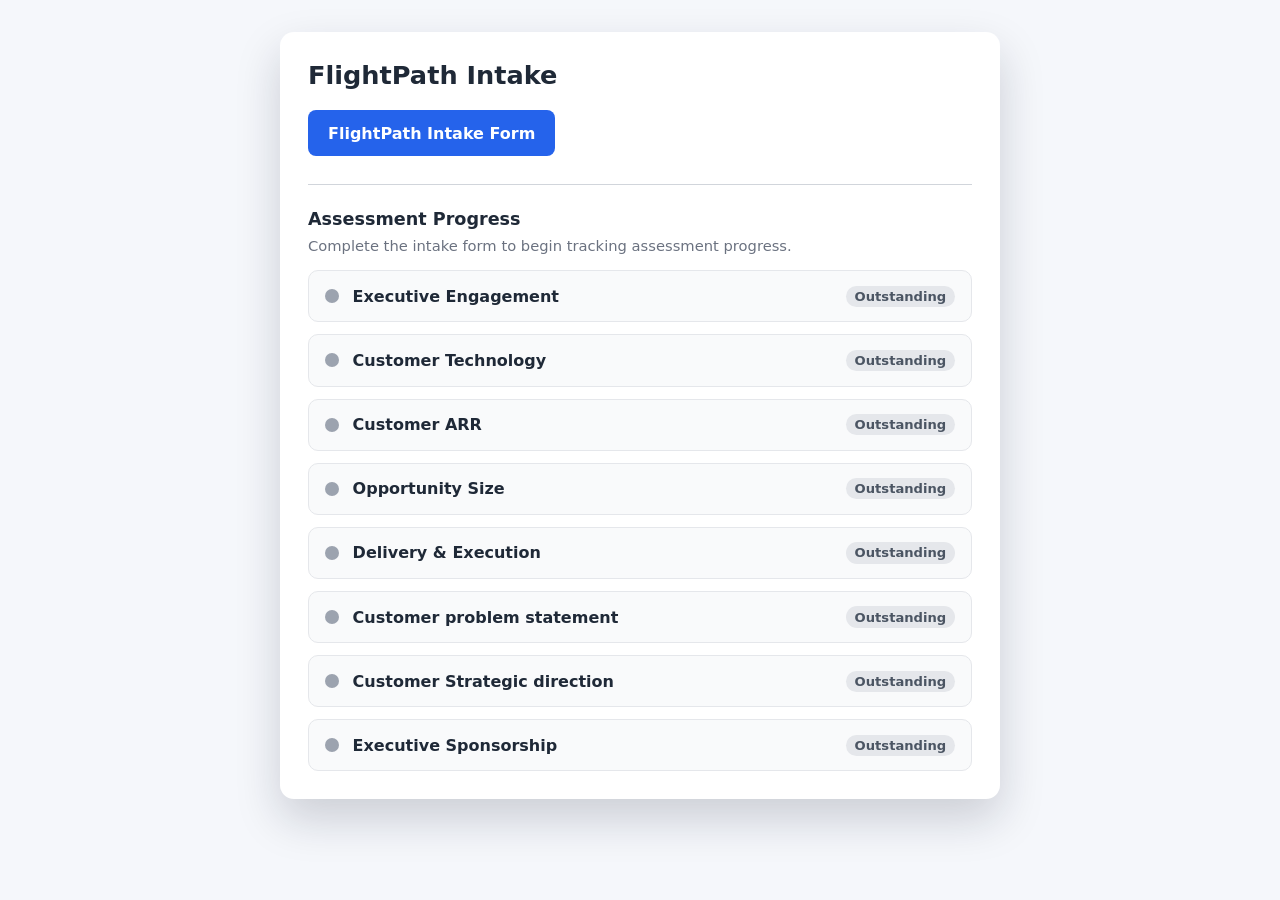
==== index.html @ f88ebc05 "Initial commit: FlightPath Intake Form application Multi-page assessment tool for evaluating custome" ====
<!DOCTYPE html>
<html lang="en">
  <head>
    <meta charset="UTF-8" />
    <meta name="viewport" content="width=device-width, initial-scale=1.0" />
    <title>FlightPath Intake Form</title>
    <link rel="stylesheet" href="styles.css" />
  </head>
  <body>
    <main class="page landing-page">
      <div class="landing-card">
        <header class="landing-header">
          <h1>FlightPath Intake</h1>
          <p id="active-customer" class="customer-name hidden"></p>
        </header>

        <button type="button" id="open-form-btn" class="primary-btn">
          FlightPath Intake Form
        </button>

        <section class="status-panel" aria-labelledby="status-title">
          <h2 id="status-title">Assessment Progress</h2>
          <p id="status-hint" class="status-hint">
            Complete the intake form to begin tracking assessment progress.
          </p>
          <ul id="section-status-list" class="section-status-list"></ul>
        </section>

        <section
          id="recommendation-panel"
          class="recommendation-panel hidden"
          aria-labelledby="recommendation-title"
        >
          <h2 id="recommendation-title">Recommendation</h2>
          <p id="flightpath-recommendation" class="flightpath-recommendation"></p>
        </section>
      </div>
    </main>

    <div id="form-overlay" class="overlay hidden" aria-hidden="true">
      <div
        class="modal"
        role="dialog"
        aria-modal="true"
        aria-labelledby="form-title"
      >
        <header class="modal-header">
          <h1 id="form-title">FlightPath Intake Form</h1>
          <button
            type="button"
            id="close-form-btn"
            class="icon-btn"
            aria-label="Close form"
          >
            &times;
          </button>
        </header>

        <form id="intake-form" novalidate>
          <div class="field">
            <label for="salesforce-name">
              What is the Salesforce Name of the Customer?
            </label>
            <input
              id="salesforce-name"
              name="salesforceName"
              type="text"
              required
              autocomplete="organization"
              placeholder="Enter customer Salesforce name"
            />
          </div>

          <div class="field">
            <label for="segment">What segment is this customer in?</label>
            <select id="segment" name="segment" required>
              <option value="" disabled selected>Select a segment</option>
              <option value="Enterprise">Enterprise</option>
              <option value="Commercial Corporate">Commercial Corporate</option>
              <option value="Commercial Territory">Commercial Territory</option>
            </select>
          </div>

          <div class="field">
            <label for="region">
              What region is the customer mainly based in?
            </label>
            <select id="region" name="region" required>
              <option value="" disabled selected>Select a region</option>
              <option value="EMEA">EMEA</option>
              <option value="LATAM">LATAM</option>
              <option value="North America">North America</option>
              <option value="APAC">APAC</option>
            </select>
          </div>

          <p id="form-message" class="form-message" role="status"></p>

          <div class="actions">
            <button type="button" id="cancel-form-btn" class="secondary-btn">
              Cancel
            </button>
            <button type="submit" id="submit-form-btn" class="primary-btn">
              Submit
            </button>
          </div>
        </form>
      </div>
    </div>

    <iframe
      id="submit-frame"
      name="submit-frame"
      class="hidden"
      title="Form submission"
    >....</iframe>
    <form id="sheet-submit-form" method="POST" target="submit-frame" class="hidden"></form>

    <script src="config.js"></script>
    <script src="sections.js"></script>
    <script src="sheet.js"></script>
    <script src="app.js"></script>
  </body>
</html>
---- styles.css ----
:root {
  color-scheme: light;
  --bg: #f5f7fb;
  --surface: #ffffff;
  --text: #1f2937;
  --muted: #6b7280;
  --border: #d1d5db;
  --primary: #2563eb;
  --primary-hover: #1d4ed8;
  --success: #047857;
  --error: #b91c1c;
  --shadow: 0 20px 45px rgba(15, 23, 42, 0.18);
}

*,
*::before,
*::after {
  box-sizing: border-box;
}

body {
  margin: 0;
  min-height: 100vh;
  font-family: "Segoe UI", system-ui, -apple-system, sans-serif;
  background: var(--bg);
  color: var(--text);
}

.page {
  min-height: 100vh;
  display: grid;
  place-items: center;
  padding: 2rem;
}

.landing-page {
  place-items: start center;
}

.landing-card {
  width: min(100%, 720px);
  background: var(--surface);
  border-radius: 14px;
  box-shadow: var(--shadow);
  padding: 1.75rem;
}

.landing-header {
  margin-bottom: 1.25rem;
}

.landing-header h1 {
  margin: 0 0 0.35rem;
  font-size: 1.6rem;
}

.status-panel {
  margin-top: 1.75rem;
  padding-top: 1.5rem;
  border-top: 1px solid var(--border);
}

.status-panel h2 {
  margin: 0 0 0.5rem;
  font-size: 1.1rem;
}

.status-hint {
  margin: 0 0 1rem;
  color: var(--muted);
  font-size: 0.92rem;
}

.section-status-list {
  list-style: none;
  margin: 0;
  padding: 0;
  display: grid;
  gap: 0.75rem;
}

.section-status {
  display: grid;
  grid-template-columns: auto 1fr auto;
  align-items: center;
  gap: 0.85rem;
  padding: 0.9rem 1rem;
  border-radius: 10px;
  border: 1px solid var(--border);
  background: #fff;
}

.section-status.complete {
  border-color: #86efac;
  background: #f0fdf4;
}

.section-status.outstanding {
  border-color: #e5e7eb;
  background: #f9fafb;
}

.status-indicator {
  width: 14px;
  height: 14px;
  border-radius: 999px;
  flex-shrink: 0;
}

.section-status.complete .status-indicator {
  background: #16a34a;
}

.section-status.outstanding .status-indicator {
  background: #9ca3af;
}

.section-name {
  font-weight: 600;
}

.status-badge {
  font-size: 0.82rem;
  font-weight: 600;
  padding: 0.2rem 0.55rem;
  border-radius: 999px;
}

.section-status.complete .status-badge {
  color: #166534;
  background: #dcfce7;
}

.section-status.outstanding .status-badge {
  color: #4b5563;
  background: #e5e7eb;
}

.section-status.clickable {
  cursor: pointer;
}

.section-status.clickable:hover {
  border-color: #93c5fd;
  background: #eff6ff;
}

.section-status.clickable:focus-visible {
  outline: 2px solid rgba(37, 99, 235, 0.35);
  outline-offset: 2px;
}

.primary-btn,
.secondary-btn {
  border: none;
  border-radius: 8px;
  font: inherit;
  cursor: pointer;
  transition: background-color 0.15s ease, opacity 0.15s ease;
}

.primary-btn {
  background: var(--primary);
  color: #fff;
  padding: 0.85rem 1.25rem;
  font-weight: 600;
}

.primary-btn:hover:not(:disabled) {
  background: var(--primary-hover);
}

.primary-btn:disabled,
.secondary-btn:disabled {
  opacity: 0.65;
  cursor: not-allowed;
}

.secondary-btn {
  background: #e5e7eb;
  color: var(--text);
  padding: 0.75rem 1.1rem;
}

.overlay {
  position: fixed;
  inset: 0;
  display: grid;
  place-items: center;
  padding: 1.5rem;
  background: rgba(15, 23, 42, 0.45);
  z-index: 10;
}

.overlay.hidden {
  display: none;
}

.modal {
  width: min(100%, 560px);
  background: var(--surface);
  border-radius: 14px;
  box-shadow: var(--shadow);
  padding: 1.5rem;
}

.modal-header {
  display: flex;
  align-items: center;
  justify-content: space-between;
  gap: 1rem;
  margin-bottom: 1.25rem;
}

.modal-header h1 {
  margin: 0;
  font-size: 1.35rem;
}

.icon-btn {
  border: none;
  background: transparent;
  color: var(--muted);
  font-size: 1.75rem;
  line-height: 1;
  cursor: pointer;
  padding: 0.15rem 0.45rem;
}

.field {
  display: grid;
  gap: 0.45rem;
  margin-bottom: 1rem;
}

.field label {
  font-weight: 600;
  font-size: 0.95rem;
}

.field input,
.field select {
  width: 100%;
  border: 1px solid var(--border);
  border-radius: 8px;
  padding: 0.75rem 0.85rem;
  font: inherit;
  background: #fff;
}

.field input:focus,
.field select:focus {
  outline: 2px solid rgba(37, 99, 235, 0.25);
  border-color: var(--primary);
}

.form-message {
  min-height: 1.25rem;
  margin: 0.25rem 0 0.75rem;
  font-size: 0.92rem;
}

.form-message.success {
  color: var(--success);
}

.form-message.error {
  color: var(--error);
}

.actions {
  display: flex;
  justify-content: flex-end;
  gap: 0.75rem;
}

.hidden {
  display: none !important;
}

.wizard-page {
  align-items: start;
}

.wizard-card {
  width: min(100%, 640px);
  margin: 2rem auto;
  background: var(--surface);
  border-radius: 14px;
  box-shadow: var(--shadow);
  padding: 1.75rem;
}

.wizard-header {
  margin-bottom: 1.5rem;
  padding-bottom: 1rem;
  border-bottom: 1px solid var(--border);
}

.section-label {
  margin: 0 0 0.35rem;
  font-size: 0.85rem;
  font-weight: 700;
  letter-spacing: 0.04em;
  text-transform: uppercase;
  color: var(--primary);
}

.customer-name {
  margin: 0;
  font-size: 1.1rem;
  font-weight: 600;
}

.question-pane {
  display: none;
}

.question-pane.active {
  display: block;
}

.step-label {
  margin: 0 0 0.75rem;
  color: var(--muted);
  font-size: 0.9rem;
}

.question-title {
  margin: 0 0 1.5rem;
  font-size: 1.2rem;
  line-height: 1.45;
}

.yes-no-actions {
  display: flex;
  gap: 0.75rem;
}

.result-text {
  margin: 0 0 0.75rem;
  font-size: 1rem;
}

.muted-note {
  margin: 1rem 0 0;
  color: var(--muted);
  font-size: 0.92rem;
}

.currency-input {
  display: flex;
  align-items: center;
  border: 1px solid var(--border);
  border-radius: 8px;
  background: #fff;
  overflow: hidden;
}

.currency-input:focus-within {
  outline: 2px solid rgba(37, 99, 235, 0.25);
  border-color: var(--primary);
}

.currency-prefix {
  padding: 0.75rem 0 0.75rem 0.85rem;
  color: var(--muted);
  font-weight: 600;
  background: #f9fafb;
  border-right: 1px solid var(--border);
}

.currency-input input {
  flex: 1;
  border: none;
  border-radius: 0;
  padding: 0.75rem 0.85rem;
  font: inherit;
  background: transparent;
}

.currency-input input:focus {
  outline: none;
}

.sr-only {
  position: absolute;
  width: 1px;
  height: 1px;
  padding: 0;
  margin: -1px;
  overflow: hidden;
  clip: rect(0, 0, 0, 0);
  white-space: nowrap;
  border: 0;
}

.checkbox-group,
.radio-group {
  margin: 0 0 1rem;
  padding: 0;
  border: none;
  display: grid;
  gap: 0.65rem;
}

.checkbox-option,
.radio-option {
  display: flex;
  align-items: flex-start;
  gap: 0.65rem;
  padding: 0.85rem 1rem;
  border: 1px solid var(--border);
  border-radius: 8px;
  background: #fff;
  cursor: pointer;
  font-weight: 500;
  line-height: 1.4;
}

.checkbox-option input,
.radio-option input {
  margin-top: 0.15rem;
  flex-shrink: 0;
}

.checkbox-option:has(input:checked),
.radio-option:has(input:checked) {
  border-color: var(--primary);
  background: #eff6ff;
}

.recommendation-panel {
  margin-top: 1.75rem;
  padding-top: 1.5rem;
  border-top: 1px solid var(--border);
}

.recommendation-panel h2 {
  margin: 0 0 0.75rem;
  font-size: 1.1rem;
}

.flightpath-recommendation {
  margin: 0;
  padding: 1rem 1.1rem;
  border-radius: 10px;
  font-size: 1.05rem;
  font-weight: 600;
}

.flightpath-recommendation.good {
  color: #166534;
  background: #dcfce7;
  border: 1px solid #86efac;
}

.flightpath-recommendation.okay {
  color: #92400e;
  background: #fef3c7;
  border: 1px solid #fcd34d;
}

.flightpath-recommendation.not-fit {
  color: #991b1b;
  background: #fee2e2;
  border: 1px solid #fca5a5;
}
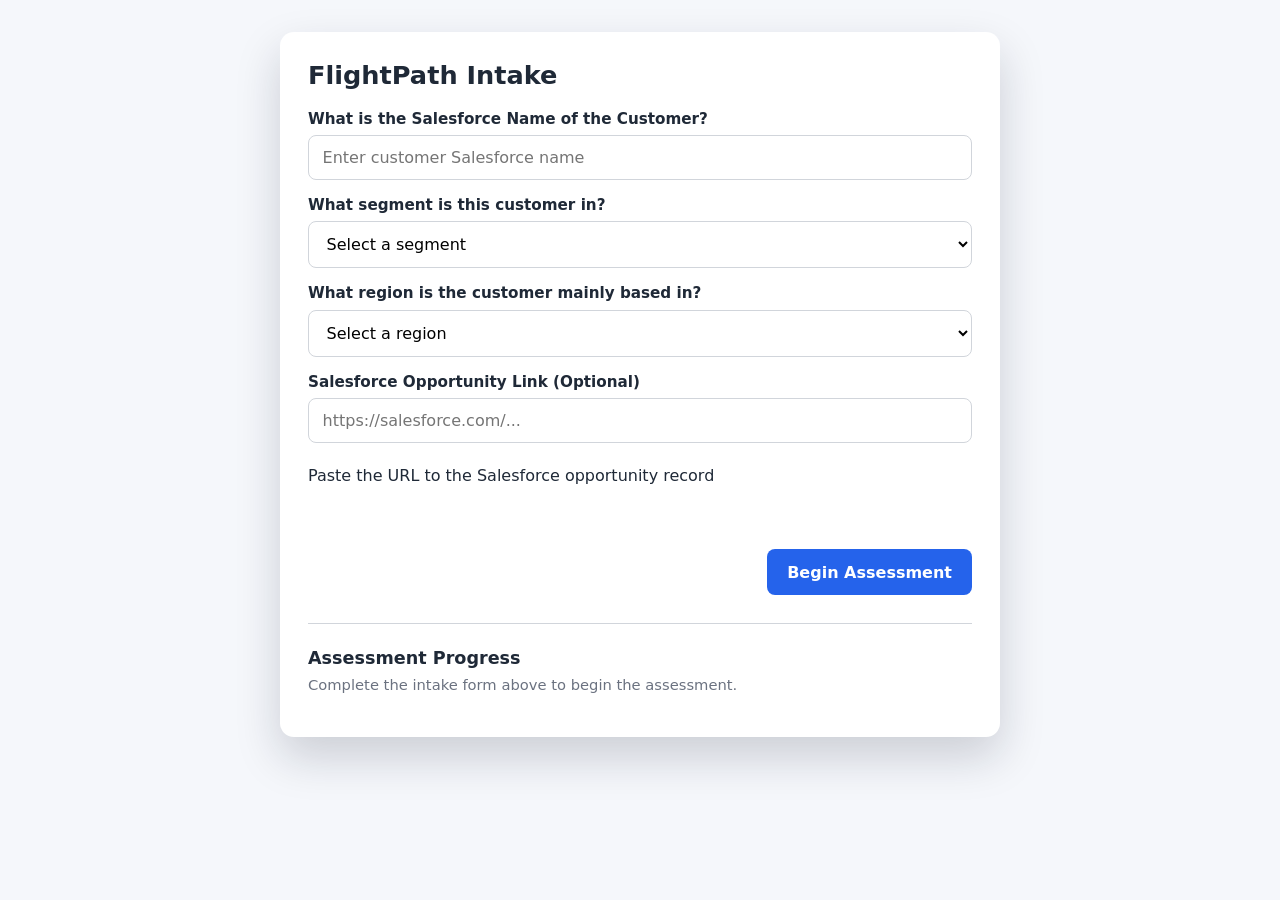
==== commit 6c7982af: "Remove blue button modal and integrate intake form inline on main page - Removed blue "FlightPath In" ====
--- a/index.html
+++ b/index.html
@@ -11,49 +11,6 @@
       <div class="landing-card">
         <header class="landing-header">
           <h1>FlightPath Intake</h1>
-          <p id="active-customer" class="customer-name hidden"></p>
-        </header>
-
-        <button type="button" id="open-form-btn" class="primary-btn">
-          FlightPath Intake Form
-        </button>
-
-        <section class="status-panel" aria-labelledby="status-title">
-          <h2 id="status-title">Assessment Progress</h2>
-          <p id="status-hint" class="status-hint">
-            Complete the intake form to begin tracking assessment progress.
-          </p>
-          <ul id="section-status-list" class="section-status-list"></ul>
-        </section>
-
-        <section
-          id="recommendation-panel"
-          class="recommendation-panel hidden"
-          aria-labelledby="recommendation-title"
-        >
-          <h2 id="recommendation-title">Recommendation</h2>
-          <p id="flightpath-recommendation" class="flightpath-recommendation"></p>
-        </section>
-      </div>
-    </main>
-
-    <div id="form-overlay" class="overlay hidden" aria-hidden="true">
-      <div
-        class="modal"
-        role="dialog"
-        aria-modal="true"
-        aria-labelledby="form-title"
-      >
-        <header class="modal-header">
-          <h1 id="form-title">FlightPath Intake Form</h1>
-          <button
-            type="button"
-            id="close-form-btn"
-            class="icon-btn"
-            aria-label="Close form"
-          >
-            &times;
-          </button>
         </header>
 
         <form id="intake-form" novalidate>
@@ -94,17 +51,106 @@
             </select>
           </div>
 
+          <div class="field">
+            <label for="salesforce-link">
+              Salesforce Opportunity Link (Optional)
+            </label>
+            <input
+              id="salesforce-link"
+              name="salesforceLink"
+              type="url"
+              placeholder="https://salesforce.com/..."
+              autocomplete="url"
+            />
+            <p class="field-hint">
+              Paste the URL to the Salesforce opportunity record
+            </p>
+          </div>
+
           <p id="form-message" class="form-message" role="status"></p>
 
           <div class="actions">
-            <button type="button" id="cancel-form-btn" class="secondary-btn">
-              Cancel
-            </button>
             <button type="submit" id="submit-form-btn" class="primary-btn">
-              Submit
+              Begin Assessment
             </button>
           </div>
         </form>
+
+        <section class="status-panel" aria-labelledby="status-title">
+          <h2 id="status-title">Assessment Progress</h2>
+          <p id="status-hint" class="status-hint">
+            Complete the intake form above to begin the assessment.
+          </p>
+          <ul id="section-status-list" class="section-status-list"></ul>
+        </section>
+
+      </div>
+    </main>
+
+    <div id="recommendation-overlay" class="overlay hidden" aria-hidden="true">
+      <div
+        class="modal modal-large"
+        role="dialog"
+        aria-modal="true"
+        aria-labelledby="recommendation-modal-title"
+      >
+        <header class="modal-header">
+          <h1 id="recommendation-modal-title">Assessment Complete</h1>
+          <button
+            type="button"
+            id="close-recommendation-btn"
+            class="icon-btn"
+            aria-label="Close"
+          >
+            &times;
+          </button>
+        </header>
+        <div class="modal-content">
+          <div id="recommendation-content">
+            <h2>FlightPath Recommendation</h2>
+            <p id="recommendation-text" class="recommendation-result"></p>
+
+            <h3>Assessment Results</h3>
+            <div id="results-summary">
+              <p><strong>Customer:</strong> <span id="result-customer"></span></p>
+              <p><strong>Total Score:</strong> <span id="result-score"></span></p>
+            </div>
+
+            <h3>Next Steps</h3>
+            <div id="next-steps-content">
+              <p>Next steps will be displayed here based on your recommendation.</p>
+            </div>
+          </div>
+        </div>
+      </div>
+    </div>
+
+    <div id="section-overlay" class="overlay hidden" aria-hidden="true">
+      <div
+        class="modal modal-large"
+        role="dialog"
+        aria-modal="true"
+        aria-labelledby="section-modal-title"
+      >
+        <header class="modal-header">
+          <h1 id="section-modal-title">Assessment Section</h1>
+          <button
+            type="button"
+            id="close-section-btn"
+            class="icon-btn"
+            aria-label="Close section"
+          >
+            &times;
+          </button>
+        </header>
+        <div id="section-content" class="modal-content">
+          <iframe
+            id="section-frame"
+            name="section-frame"
+            style="width: 100%; height: 600px; border: none;"
+            title="Assessment section"
+          ></iframe>
+        </div>
       </div>
     </div>
 
@@ -116,9 +162,10 @@
     >....</iframe>
     <form id="sheet-submit-form" method="POST" target="submit-frame" class="hidden"></form>
 
-    <script src="config.js"></script>
-    <script src="sections.js"></script>
-    <script src="sheet.js"></script>
-    <script src="app.js"></script>
+    <script src="config.js?v=3"></script>
+    <script src="sections.js?v=3"></script>
+    <script src="sheet.js?v=3"></script>
+    <script src="section-utils.js?v=3"></script>
+    <script src="app.js?v=3"></script>
   </body>
 </html>
--- a/styles.css
+++ b/styles.css
@@ -204,6 +204,16 @@
   padding: 1.5rem;
 }
 
+.modal-large {
+  width: min(100%, 800px);
+  max-height: 90vh;
+  overflow-y: auto;
+}
+
+.modal-content {
+  margin-top: 1rem;
+}
+
 .modal-header {
   display: flex;
   align-items: center;
@@ -466,3 +476,62 @@
   background: #fee2e2;
   border: 1px solid #fca5a5;
 }
+
+/* Recommendation Modal */
+#recommendation-content h2 {
+  margin-top: 0;
+  margin-bottom: 1rem;
+  font-size: 1.3rem;
+  color: var(--text);
+}
+
+#recommendation-content h3 {
+  margin-top: 1.5rem;
+  margin-bottom: 0.75rem;
+  font-size: 1.1rem;
+  color: var(--text);
+}
+
+.recommendation-result {
+  margin: 0 0 1.5rem;
+  padding: 1rem 1.1rem;
+  border-radius: 10px;
+  font-size: 1.05rem;
+  font-weight: 600;
+}
+
+.recommendation-result.good {
+  color: #166534;
+  background: #dcfce7;
+  border: 1px solid #86efac;
+}
+
+.recommendation-result.okay {
+  color: #92400e;
+  background: #fef3c7;
+  border: 1px solid #fcd34d;
+}
+
+.recommendation-result.not-fit {
+  color: #991b1b;
+  background: #fee2e2;
+  border: 1px solid #fca5a5;
+}
+
+#results-summary {
+  background: var(--bg);
+  padding: 1rem;
+  border-radius: 8px;
+  margin-bottom: 1rem;
+}
+
+#results-summary p {
+  margin: 0.5rem 0;
+}
+
+#next-steps-content {
+  background: #eff6ff;
+  padding: 1rem;
+  border-radius: 8px;
+  border: 1px solid #93c5fd;
+}
